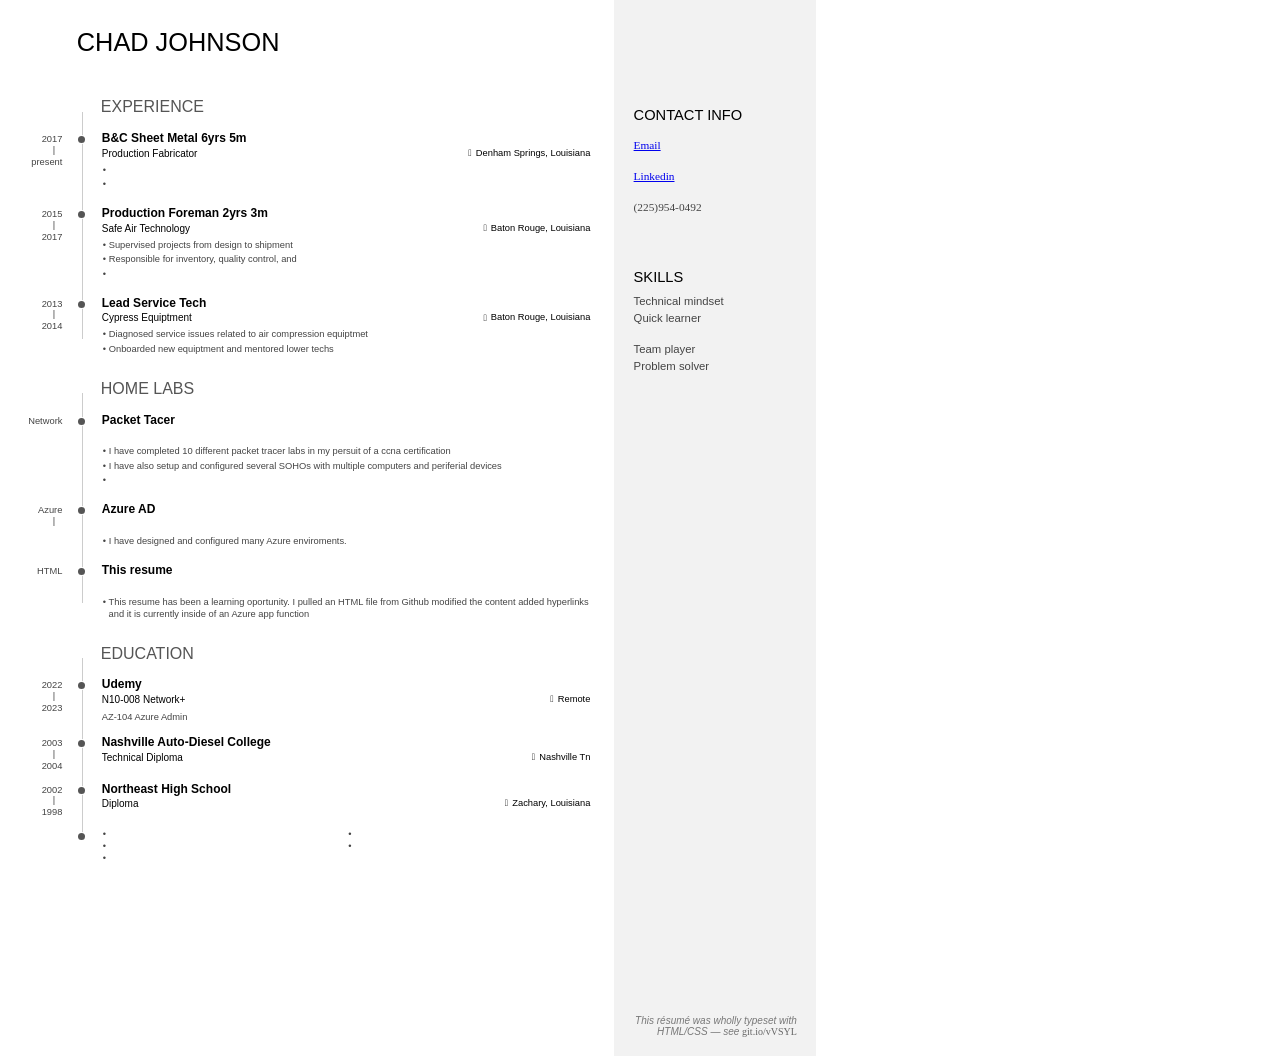
==== index.html @ 1dc93f82 "Rename resume.html to index.html" ====
<!DOCTYPE html>
<html>
  <head>
    <meta charset="utf-8" />
    <link rel="stylesheet" type="text/css" href="dep/normalize.css/normalize.css" />
    <link rel="stylesheet" type="text/css" href="dep/Font-Awesome/css/font-awesome.css" />
    <link rel="stylesheet" type="text/css" href="style.css" />
  </head>
  <body lang="en">
    <section id="main">
      <header id="title">
        <h1>Chad Johnson</h1>
        <span class="subtitle"></span>
        <span></span>
        <span class="subtitle"></span>
      </header>
      <section class="main-block">
        <h2>
          <i class="fa fa-suitcase"></i> Experience
        </h2>
        <section class="blocks">
          <div class="date">
            <span>2017</span><span>present</span>
          </div>
          <div class="decorator">
          </div>
          <div class="details">
            <header>
              <h3>B&C Sheet Metal 6yrs 5m</h3>
              <span class="place">Production Fabricator</span>
              <span class="location">Denham Springs, Louisiana</span>
            </header>
            <div>
              <ul>
                <li></li>
                <li></li>
              </ul>
              </div>
          </div>
        </section>
        <section class="blocks">
          <div class="date">
            <span>2015</span><span>2017</span>
          </div>
          <div class="decorator">
          </div>
          <div class="details">
            <header>
              <h3>Production Foreman 2yrs 3m</h3>
              <span class="place">Safe Air Technology</span>
              <span class="location">Baton Rouge, Louisiana</span>
            </header>
            <div>
              <ul>
                <li>Supervised projects from design to shipment</li>
                <li>Responsible for inventory, quality control, and </li>
                <li></li>
              </ul>
            </div>
          </div>
        </section>
        <section class="blocks">
          <div class="date">
            <span>2013</span><span>2014</span>
          </div>
          <div class="decorator">
          </div>
          <div class="details">
            <header>
              <h3>Lead Service Tech</h3>
              <span class="place">Cypress Equiptment</span>
              <span class="location">Baton Rouge, Louisiana</span>
            </header>
            <div>
              <ul>
                <li>Diagnosed service issues related to air compression equiptmet</li>
                <li>Onboarded new equiptment and mentored lower techs</li>
              </ul>
              </div>
          </div>
        </section>
      </section>
      <section class="main-block">
        <h2>
          <i class="fa fa-folder-open"></i> Home Labs
        </h2>
        <section class="blocks">
          <div class="date">
            <span>Network</span>
          </div>
          <div class="decorator">
          </div>
          <div class="details">
            <header>
              <h3>Packet Tacer</h3>
              <span class="place"></span>
            </header>
            <div>
              <ul>
                <li>I have completed 10 different packet tracer labs in my persuit of a ccna certification</li>
                <li>I have also setup and configured several SOHOs with multiple computers and periferial devices</li>
                <li></li>
              </ul>
            </div>
          </div>
        </section>
        <section class="blocks">
          <div class="date">
            <span>Azure</span><span></span>
          </div>
          <div class="decorator">
          </div>
          <div class="details">
            <header>
              <h3>Azure AD</h3>
              <span class="place"></span>
            </header>
            <div>
              <ul>
                <li>I have designed and configured many Azure enviroments. </li>
              </ul>
            </div>
          </div>
        </section>
        <section class="blocks">
          <div class="date">
            <span>HTML</span>
          </div>
          <div class="decorator">
          </div>
          <div class="details">
            <header>
              <h3>This resume</h3>
              <span class="place"></span>
            </header>
            <div>
              <ul>
                <li>This resume has been a learning oportunity. I pulled an HTML file from Github modified the content added hyperlinks and it is currently inside of an Azure app function</li>
              </ul>
            </div>
          </div>
        </section>
      </section>
      <section class="main-block concise">
        <h2>
          <i class="fa fa-graduation-cap"></i> Education
        </h2>
        <section class="blocks">
          <div class="date">
            <span>2022</span><span>2023</span>
          </div>
          <div class="decorator">
          </div>
          <div class="details">
            <header>
              <h3>Udemy</h3>
              <span class="place">N10-008 Network+</span>
              <span class="location">Remote</span>
            </header>
            <div>AZ-104 Azure Admin</div>
          </div>
        </section>
        <section class="blocks">
          <div class="date">
            <span>2003</span><span>2004</span>
          </div>
          <div class="decorator">
          </div>
          <div class="details">
            <header>
              <h3>Nashville Auto-Diesel College</h3>
              <span class="place">Technical Diploma</span>
              <span class="location">Nashville Tn</span>
            </header>
            <div></div>
          </div>
        </section>
        <section class="blocks">
          <div class="date">
            <span>2002</span><span>1998</span>
          </div>
          <div class="decorator">
          </div>
          <div class="details">
            <header>
              <h3>Northeast High School</h3>
              <span class="place">Diploma</span>
              <span class="location">Zachary, Louisiana</span>
            </header>
            <div></div>
          </div>
        </section>
        <section class="blocks">
          <div class="date">
          </div>
          <div class="decorator">
          </div>
          <div class="details">
            <header>
              <h3></h3>
            </header>
            <div class="concise">
              <ul>
                <li></li>
                <li></li>
                <li></li>
                <li></li>
                <li></li>
              </ul>
            </div>
          </div>
        </section>
      </section>
    </section>
    <aside id="sidebar">
      <div class="side-block" id="contact">
        <h1>
          Contact Info
        </h1>
        <ul>
          <li><i class="fa fa-globe"></i></li>
          <head>
            <title>HTML Hyperlinks</title>
         </head>
      
         <body>
            <h1></h1>
            <p>
               <a href="mailto:chad-j-resume@proton.me">Email</a>
               
            </p>
         </body>
          <li><i class="fa fa-linkedin"></i></li>
          <head>
            <title>HTML Hyperlinks</title>
         </head>
      
         <body>
            <h1></h1>
            <p>
               <a href="https:www.linkedin.com/in/chad-johnson-b21217242">Linkedin</a>
            </p>
         </body>
          <li><i class="fa fa-phone"></i> (225)954-0492</li>
        </ul>
      </div>
      <div class="side-block" id="skills">
        <h1>
          Skills
        </h1>
        <ul>
          <li>Technical mindset</li>
          <li>Quick learner</li>
        </ul>
        <ul>
          <li>Team player</li>
          <li>Problem solver</li>
        </ul>
      </div>
      <div class="side-block" id="disclaimer">
        This r&eacute;sum&eacute; was wholly typeset with HTML/CSS &mdash; see <code>git.io/vVSYL</code>
      </div>
    </aside>
  </body>
</html>
---- style.css ----
@page{
  size: letter portrait;
  margin: 0;
}

*{
  box-sizing: border-box;
}

:root{
  --page-width: 8.5in;
  --page-height: 11in;
  --main-width: 6.4in;
  --sidebar-width: calc(var(--page-width) - var(--main-width));
  --decorator-horizontal-margin: 0.2in;

  --sidebar-horizontal-padding: 0.2in;

  /* XXX: using px for very good precision control */
  --decorator-outer-offset-top: 10px;
  --decorator-outer-offset-left: -5.5px;
  --decorator-border-width: 1px;
  --decorator-outer-dim: 9px;
  --decorator-border: 1px solid #ccc;

  --row-blocks-padding-top: 5pt;
  --date-block-width: 0.6in;

  --main-blocks-title-icon-offset-left: -19pt;
}

body{
  width: var(--page-width);
  height: var(--page-height);
  margin: 0;
  font-family: "Open Sans", sans-serif; 
  font-weight: 300;
  line-height: 1.3;
  color: #444;
  hyphens: auto;
}

h1, h2, h3{
  margin: 0;
  color: #000;
}

li{
  list-style-type: none;
}

#main{
  float: left;
  width: var(--main-width);
  padding: 0.25in 0.25in 0 0.25in;
  font-size: 7pt;
}

#sidebar{
  float: right;
  position: relative; /* for disclaimer */
  width: var(--sidebar-width);
  height: 100%;
  padding: 0.6in var(--sidebar-horizontal-padding);
  background-color: #f2f2f2;
  font-size: 8.5pt;
}

/* main */

/** big title **/
#title, h1, h2{
  text-transform: uppercase;
}

#title{
  position: relative;
  left: 0.55in;
  margin-bottom: 0.3in;
  line-height: 1.2;
}

#title h1{
  font-weight: 300;
  font-size: 19pt;
  line-height: 1.5;
}

#title h1 strong{
  margin: auto 2pt auto 4pt;
  font-weight: 600;
}

.subtitle{
  font-size: 8pt;
}

/*** categorial blocks ***/

.main-block{
  margin-top: 0.1in;
}

#main h2{
  position: relative;
  top: var(--row-blocks-padding-top);
  /* XXX: 0.5px for aligning fx printing */
  left: calc((var(--date-block-width) + var(--decorator-horizontal-margin)));
  font-weight: 400;
  font-size: 12pt;
  color: #555;
}

#main h2 > i{
  /* use absolute position to prevent icon's width from misaligning title */
  /* assigning a fixed width here is no better due to needing to align decorator
     line too */
  position: absolute;
  left: var(--main-blocks-title-icon-offset-left);
  z-index: 1; /* over decorator line */
  color: #444;
}

#main h2::after{ /* extends the decorator line */
  height: calc(var(--row-blocks-padding-top) * 2);
  position: relative;
  top: calc(-1 * var(--row-blocks-padding-top));
  /* XXX: 0.5px for aligning fx printing */
  left: calc(-1 * var(--decorator-horizontal-margin));
  display: block;
  border-left: var(--decorator-border);
  z-index: 0;
  line-height: 0;
  font-size: 0;
  content: ' ';
}

/**** minor tweaks on the icon fonts ****/
#main h2 > .fa-graduation-cap{
  left: calc(var(--main-blocks-title-icon-offset-left) - 2pt);
  top: 2pt;
}

#main h2 > .fa-suitcase{
  top: 1pt;
}

#main h2 > .fa-folder-open{
  top: 1.5pt;
}

/**** individual row blocks (date - decorator - details) ****/

.blocks{
  display: flex;
  flex-flow: row nowrap;
}

.blocks > div{
  padding-top: var(--row-blocks-padding-top);
}

.date{
  flex: 0 0 var(--date-block-width);
  padding-top: calc(var(--row-blocks-padding-top) + 2.5pt) !important;
  padding-right: var(--decorator-horizontal-margin);
  font-size: 7pt;
  text-align: right;
  line-height: 1;
}

.date span{
  display: block;
}

.date span:nth-child(2)::before{
  position: relative;
  top: 1pt;
  right: 5.5pt;
  display: block;
  height: 10pt;
  content: '|';
}

.decorator{
  flex: 0 0 0;
  position: relative;
  width: 2pt;
  min-height: 100%;
  border-left: var(--decorator-border);
}

/*
 * XXX: Use two filled circles to achieve the circle-with-white-border effect.
 * The normal technique of only using one pseudo element and
 * border: 1px solid white; style makes firefox erroneously either:
 * 1) overflows the grayshade background (if no background-clip is set), or
 * 2) shows decorator line which should've been masked by the white border
 *
 */

.decorator::before{
  position: absolute;
  top: var(--decorator-outer-offset-top);
  left: var(--decorator-outer-offset-left);
  content: ' ';
  display: block;
  width: var(--decorator-outer-dim);
  height: var(--decorator-outer-dim);
  border-radius: calc(var(--decorator-outer-dim) / 2);
  background-color: #fff;
}

.decorator::after{
  position: absolute;
  top: calc(var(--decorator-outer-offset-top) + var(--decorator-border-width));
  left: calc(var(--decorator-outer-offset-left) + var(--decorator-border-width));
  content: ' ';
  display: block;
  width: calc(var(--decorator-outer-dim) - (var(--decorator-border-width) * 2));
  height: calc(var(--decorator-outer-dim) - (var(--decorator-border-width) * 2));
  border-radius: calc((var(--decorator-outer-dim) - (var(--decorator-border-width) * 2)) / 2);
  background-color: #555;
}

.blocks:last-child .decorator{ /* slightly shortens it */
  margin-bottom: 0.25in;
}

/***** fine-tunes on the details block where the real juice is *****/

.details{
  flex: 1 0 0;
  padding-left: var(--decorator-horizontal-margin);
  padding-top: calc(var(--row-blocks-padding-top) - 0.5pt) !important; /* not sure why but this is needed for better alignment */
}

.details header{
  color: #000;
}

.details h3{
  font-size: 9pt;
}

.main-block:not(.concise) .details div{
  margin: 0.18in 0 0.1in 0; 
}

.main-block:not(.concise) .blocks:last-child .details div{
  margin-bottom: 0;
}

.main-block.concise .details div:not(.concise){
  /* use padding to work around the fact that margin doesn't affect floated
     neighboring elements */
  padding: 0.05in 0 0.07in 0;
}

.details .place{
  float: left;
  font-size: 7.5pt;
}

.details .location{
  float: right;
}

.details div{
  clear: both;
}

.details .location::before{
  display: inline-block;
  position: relative;
  right: 3pt;
  top: 0.25pt;
  font-family: FontAwesome;
  font-weight: normal;
  font-style: normal;
  text-decoration: inherit;
  content: "\f041";
}

/***** fine-tunes on the lists... *****/

#main ul{
  padding-left: 0.07in;
  margin: 0.08in 0;
}

#main li{
  margin: 0 0 0.025in 0;
}

/****** customize list symbol style ******/
#main li::before{
  position: relative;
  margin-left: -4.25pt;
  content: '• ';
}

.details .concise ul{
  margin: 0 !important;
  -webkit-columns: 2;
  -moz-columns: 2;
  columns: 2;
}

.details .concise li{
  margin: 0 !important;
}

.details .concise li{
  margin-left: 0 !important;
}



/* sidebar */

#sidebar h1{
  font-weight: 400;
  font-size: 11pt;
}

.side-block{
  margin-top: 0.5in; 
}

#contact ul{
  margin-top: 0.05in;
  padding-left: 0;
  font-family: "Font Awesome";
  font-weight: 400;
  line-height: 1.75;
}

#contact li > i{
  width: 9pt; /* for text alignment */
  text-align: right;
}

#skills{
  line-height: 1.5;
}

#skills ul{
  margin: 0.05in 0 0.15in;
  padding: 0;
}

#disclaimer{
  position: absolute;
  bottom: var(--sidebar-horizontal-padding);
  right: var(--sidebar-horizontal-padding);
  font-size: 7.5pt;
  font-style: italic;
  line-height: 1.1;
  text-align: right;
  color: #777;
}

#disclaimer code{
  color: #666;
  font-family: "Source Code Pro";
  font-weight: 400;
  font-style: normal;
}
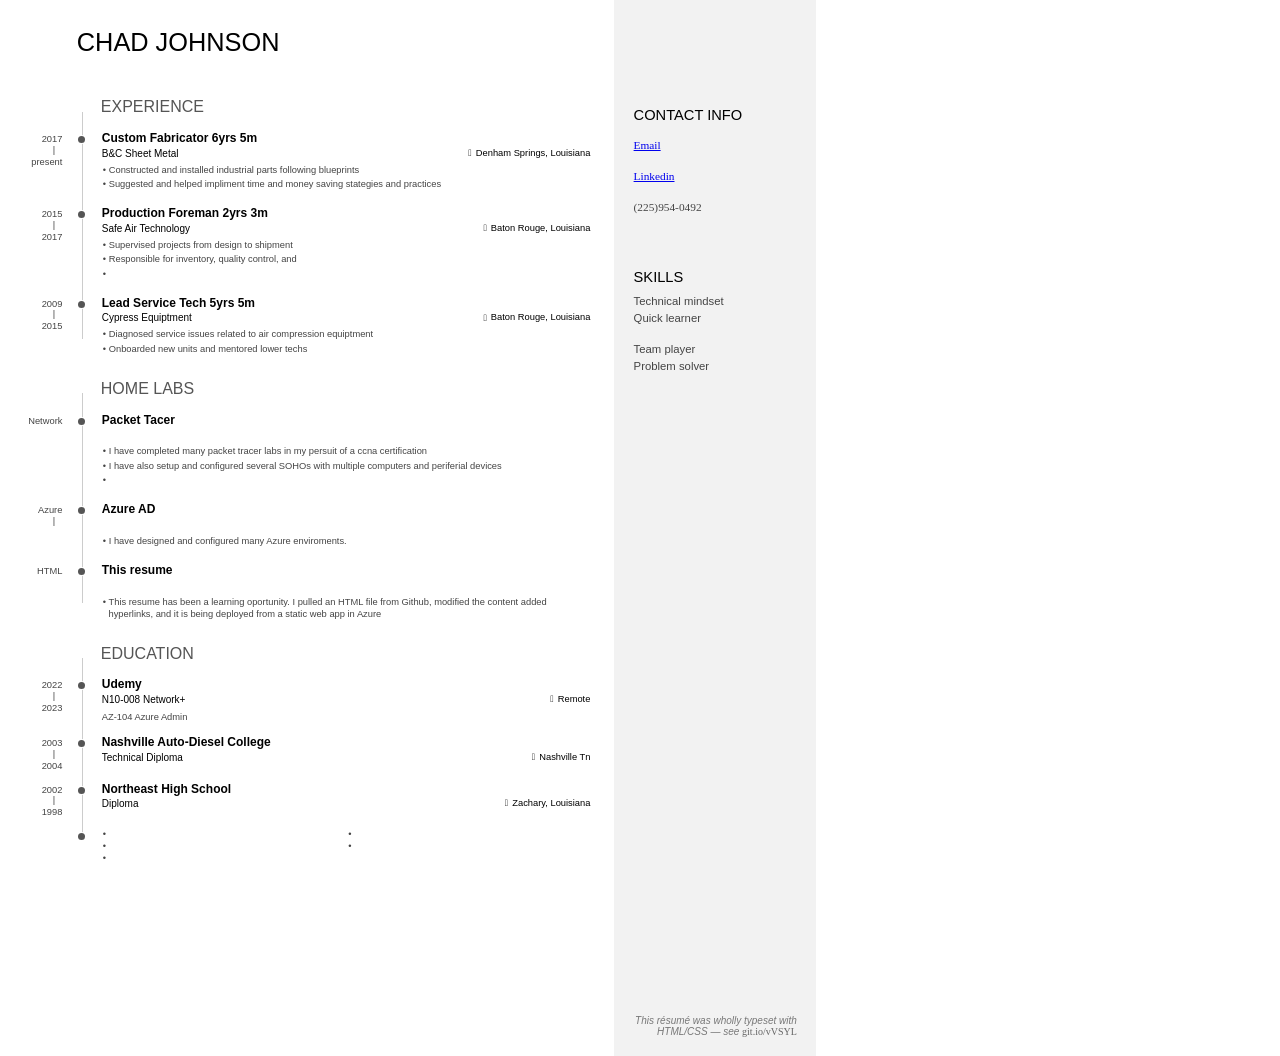
==== commit 74f68c20: "Add files via upload" ====
--- a/index.html
+++ b/index.html
@@ -26,14 +26,14 @@
           </div>
           <div class="details">
             <header>
-              <h3>B&C Sheet Metal 6yrs 5m</h3>
-              <span class="place">Production Fabricator</span>
+              <h3>Custom Fabricator 6yrs 5m</h3>
+              <span class="place">B&C Sheet Metal</span>
               <span class="location">Denham Springs, Louisiana</span>
             </header>
             <div>
               <ul>
-                <li></li>
-                <li></li>
+                <li>Constructed and installed industrial parts following blueprints</li>
+                <li>Suggested and helped impliment time and money saving stategies and practices</li>
               </ul>
               </div>
           </div>
@@ -61,20 +61,20 @@
         </section>
         <section class="blocks">
           <div class="date">
-            <span>2013</span><span>2014</span>
-          </div>
-          <div class="decorator">
-          </div>
-          <div class="details">
-            <header>
-              <h3>Lead Service Tech</h3>
+            <span>2009</span><span>2015</span>
+          </div>
+          <div class="decorator">
+          </div>
+          <div class="details">
+            <header>
+              <h3>Lead Service Tech 5yrs 5m</h3>
               <span class="place">Cypress Equiptment</span>
               <span class="location">Baton Rouge, Louisiana</span>
             </header>
             <div>
               <ul>
-                <li>Diagnosed service issues related to air compression equiptmet</li>
-                <li>Onboarded new equiptment and mentored lower techs</li>
+                <li>Diagnosed service issues related to air compression equiptment</li>
+                <li>Onboarded new units and mentored lower techs</li>
               </ul>
               </div>
           </div>
@@ -97,7 +97,7 @@
             </header>
             <div>
               <ul>
-                <li>I have completed 10 different packet tracer labs in my persuit of a ccna certification</li>
+                <li>I have completed many packet tracer labs in my persuit of a ccna certification</li>
                 <li>I have also setup and configured several SOHOs with multiple computers and periferial devices</li>
                 <li></li>
               </ul>
@@ -135,7 +135,7 @@
             </header>
             <div>
               <ul>
-                <li>This resume has been a learning oportunity. I pulled an HTML file from Github modified the content added hyperlinks and it is currently inside of an Azure app function</li>
+                <li>This resume has been a learning oportunity. I pulled an HTML file from Github, modified the content added hyperlinks, and it is being deployed from a static web app in Azure</li>
               </ul>
             </div>
           </div>
@@ -262,4 +262,4 @@
       </div>
     </aside>
   </body>
-</html>
+</html>
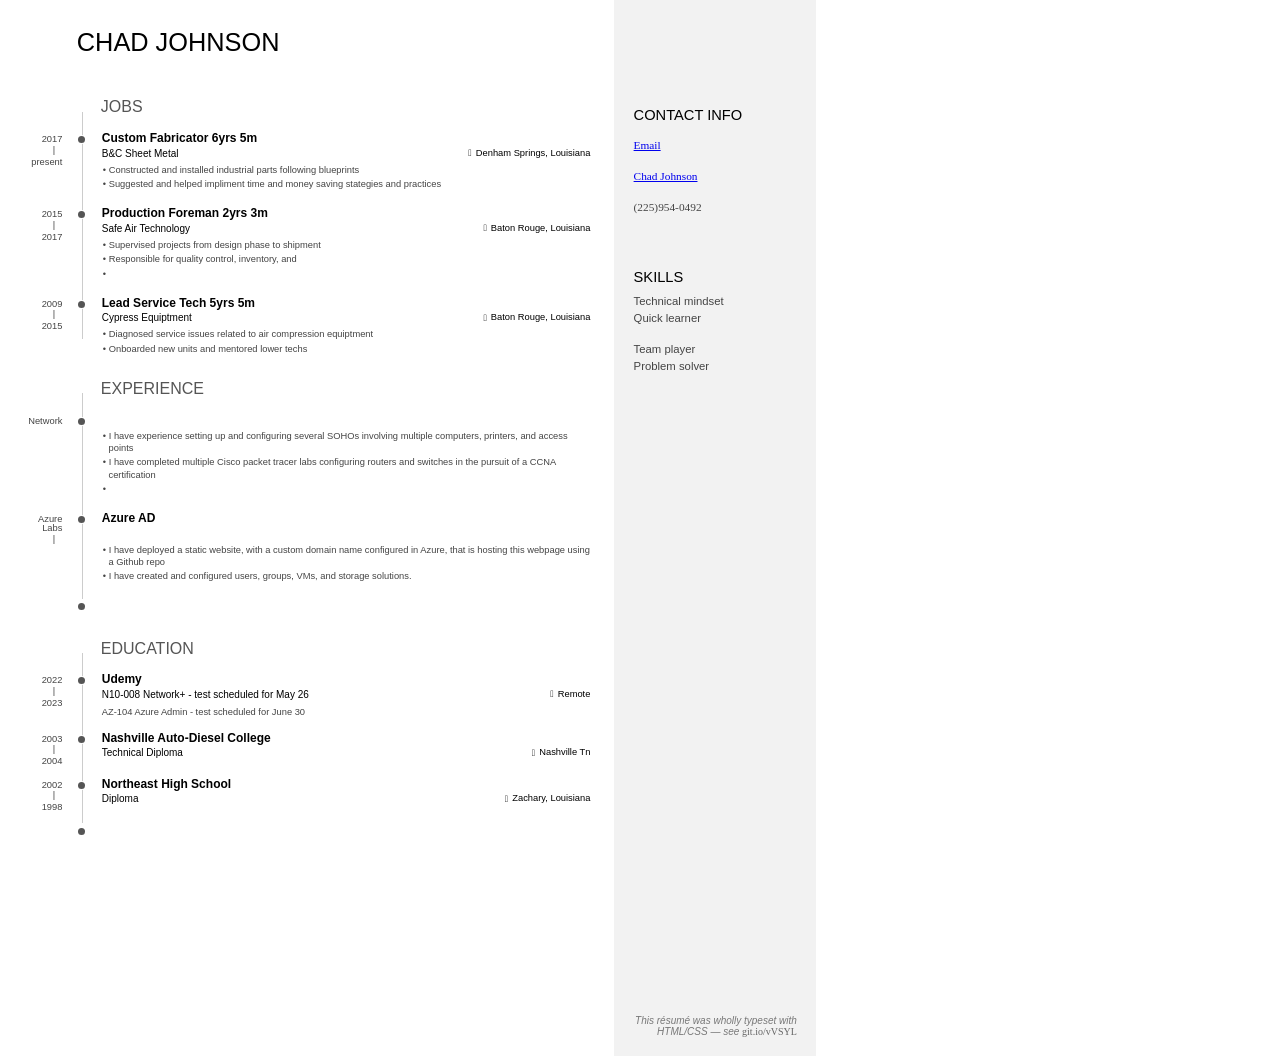
==== commit 3ff5f3bb: "Add files via upload" ====
--- a/index.html
+++ b/index.html
@@ -1,265 +1,267 @@
-<!DOCTYPE html>
-<html>
-  <head>
-    <meta charset="utf-8" />
-    <link rel="stylesheet" type="text/css" href="dep/normalize.css/normalize.css" />
-    <link rel="stylesheet" type="text/css" href="dep/Font-Awesome/css/font-awesome.css" />
-    <link rel="stylesheet" type="text/css" href="style.css" />
-  </head>
-  <body lang="en">
-    <section id="main">
-      <header id="title">
-        <h1>Chad Johnson</h1>
-        <span class="subtitle"></span>
-        <span></span>
-        <span class="subtitle"></span>
-      </header>
-      <section class="main-block">
-        <h2>
-          <i class="fa fa-suitcase"></i> Experience
-        </h2>
-        <section class="blocks">
-          <div class="date">
-            <span>2017</span><span>present</span>
-          </div>
-          <div class="decorator">
-          </div>
-          <div class="details">
-            <header>
-              <h3>Custom Fabricator 6yrs 5m</h3>
-              <span class="place">B&C Sheet Metal</span>
-              <span class="location">Denham Springs, Louisiana</span>
-            </header>
-            <div>
-              <ul>
-                <li>Constructed and installed industrial parts following blueprints</li>
-                <li>Suggested and helped impliment time and money saving stategies and practices</li>
-              </ul>
-              </div>
-          </div>
-        </section>
-        <section class="blocks">
-          <div class="date">
-            <span>2015</span><span>2017</span>
-          </div>
-          <div class="decorator">
-          </div>
-          <div class="details">
-            <header>
-              <h3>Production Foreman 2yrs 3m</h3>
-              <span class="place">Safe Air Technology</span>
-              <span class="location">Baton Rouge, Louisiana</span>
-            </header>
-            <div>
-              <ul>
-                <li>Supervised projects from design to shipment</li>
-                <li>Responsible for inventory, quality control, and </li>
-                <li></li>
-              </ul>
-            </div>
-          </div>
-        </section>
-        <section class="blocks">
-          <div class="date">
-            <span>2009</span><span>2015</span>
-          </div>
-          <div class="decorator">
-          </div>
-          <div class="details">
-            <header>
-              <h3>Lead Service Tech 5yrs 5m</h3>
-              <span class="place">Cypress Equiptment</span>
-              <span class="location">Baton Rouge, Louisiana</span>
-            </header>
-            <div>
-              <ul>
-                <li>Diagnosed service issues related to air compression equiptment</li>
-                <li>Onboarded new units and mentored lower techs</li>
-              </ul>
-              </div>
-          </div>
-        </section>
-      </section>
-      <section class="main-block">
-        <h2>
-          <i class="fa fa-folder-open"></i> Home Labs
-        </h2>
-        <section class="blocks">
-          <div class="date">
-            <span>Network</span>
-          </div>
-          <div class="decorator">
-          </div>
-          <div class="details">
-            <header>
-              <h3>Packet Tacer</h3>
-              <span class="place"></span>
-            </header>
-            <div>
-              <ul>
-                <li>I have completed many packet tracer labs in my persuit of a ccna certification</li>
-                <li>I have also setup and configured several SOHOs with multiple computers and periferial devices</li>
-                <li></li>
-              </ul>
-            </div>
-          </div>
-        </section>
-        <section class="blocks">
-          <div class="date">
-            <span>Azure</span><span></span>
-          </div>
-          <div class="decorator">
-          </div>
-          <div class="details">
-            <header>
-              <h3>Azure AD</h3>
-              <span class="place"></span>
-            </header>
-            <div>
-              <ul>
-                <li>I have designed and configured many Azure enviroments. </li>
-              </ul>
-            </div>
-          </div>
-        </section>
-        <section class="blocks">
-          <div class="date">
-            <span>HTML</span>
-          </div>
-          <div class="decorator">
-          </div>
-          <div class="details">
-            <header>
-              <h3>This resume</h3>
-              <span class="place"></span>
-            </header>
-            <div>
-              <ul>
-                <li>This resume has been a learning oportunity. I pulled an HTML file from Github, modified the content added hyperlinks, and it is being deployed from a static web app in Azure</li>
-              </ul>
-            </div>
-          </div>
-        </section>
-      </section>
-      <section class="main-block concise">
-        <h2>
-          <i class="fa fa-graduation-cap"></i> Education
-        </h2>
-        <section class="blocks">
-          <div class="date">
-            <span>2022</span><span>2023</span>
-          </div>
-          <div class="decorator">
-          </div>
-          <div class="details">
-            <header>
-              <h3>Udemy</h3>
-              <span class="place">N10-008 Network+</span>
-              <span class="location">Remote</span>
-            </header>
-            <div>AZ-104 Azure Admin</div>
-          </div>
-        </section>
-        <section class="blocks">
-          <div class="date">
-            <span>2003</span><span>2004</span>
-          </div>
-          <div class="decorator">
-          </div>
-          <div class="details">
-            <header>
-              <h3>Nashville Auto-Diesel College</h3>
-              <span class="place">Technical Diploma</span>
-              <span class="location">Nashville Tn</span>
-            </header>
-            <div></div>
-          </div>
-        </section>
-        <section class="blocks">
-          <div class="date">
-            <span>2002</span><span>1998</span>
-          </div>
-          <div class="decorator">
-          </div>
-          <div class="details">
-            <header>
-              <h3>Northeast High School</h3>
-              <span class="place">Diploma</span>
-              <span class="location">Zachary, Louisiana</span>
-            </header>
-            <div></div>
-          </div>
-        </section>
-        <section class="blocks">
-          <div class="date">
-          </div>
-          <div class="decorator">
-          </div>
-          <div class="details">
-            <header>
-              <h3></h3>
-            </header>
-            <div class="concise">
-              <ul>
-                <li></li>
-                <li></li>
-                <li></li>
-                <li></li>
-                <li></li>
-              </ul>
-            </div>
-          </div>
-        </section>
-      </section>
-    </section>
-    <aside id="sidebar">
-      <div class="side-block" id="contact">
-        <h1>
-          Contact Info
-        </h1>
-        <ul>
-          <li><i class="fa fa-globe"></i></li>
-          <head>
-            <title>HTML Hyperlinks</title>
-         </head>
-      
-         <body>
-            <h1></h1>
-            <p>
-               <a href="mailto:chad-j-resume@proton.me">Email</a>
-               
-            </p>
-         </body>
-          <li><i class="fa fa-linkedin"></i></li>
-          <head>
-            <title>HTML Hyperlinks</title>
-         </head>
-      
-         <body>
-            <h1></h1>
-            <p>
-               <a href="https:www.linkedin.com/in/chad-johnson-b21217242">Linkedin</a>
-            </p>
-         </body>
-          <li><i class="fa fa-phone"></i> (225)954-0492</li>
-        </ul>
-      </div>
-      <div class="side-block" id="skills">
-        <h1>
-          Skills
-        </h1>
-        <ul>
-          <li>Technical mindset</li>
-          <li>Quick learner</li>
-        </ul>
-        <ul>
-          <li>Team player</li>
-          <li>Problem solver</li>
-        </ul>
-      </div>
-      <div class="side-block" id="disclaimer">
-        This r&eacute;sum&eacute; was wholly typeset with HTML/CSS &mdash; see <code>git.io/vVSYL</code>
-      </div>
-    </aside>
-  </body>
+<!DOCTYPE html>
+<html>
+  <head>
+    <meta charset="utf-8" />
+    <link rel="stylesheet" type="text/css" href="dep/normalize.css/normalize.css" />
+    <link rel="stylesheet" type="text/css" href="dep/Font-Awesome/css/font-awesome.css" />
+    <link rel="stylesheet" type="text/css" href="style.css" />
+  </head>
+  <body lang="en">
+    <section id="main">
+      <header id="title">
+        <h1>Chad Johnson</h1>
+        <span class="subtitle"></span>
+        <span></span>
+        <span class="subtitle"></span>
+      </header>
+      <section class="main-block">
+        <h2>
+          <i class="fa fa-suitcase"></i> Jobs
+        </h2>
+        <section class="blocks">
+          <div class="date">
+            <span>2017</span><span>present</span>
+          </div>
+          <div class="decorator">
+          </div>
+          <div class="details">
+            <header>
+              <h3>Custom Fabricator 6yrs 5m</h3>
+              <span class="place">B&C Sheet Metal</span>
+              <span class="location">Denham Springs, Louisiana</span>
+            </header>
+            <div>
+              <ul>
+                <li>Constructed and installed industrial parts following blueprints</li>
+                <li>Suggested and helped impliment time and money saving stategies and practices</li>
+              </ul>
+              </div>
+          </div>
+        </section>
+        <section class="blocks">
+          <div class="date">
+            <span>2015</span><span>2017</span>
+          </div>
+          <div class="decorator">
+          </div>
+          <div class="details">
+            <header>
+              <h3>Production Foreman 2yrs 3m</h3>
+              <span class="place">Safe Air Technology</span>
+              <span class="location">Baton Rouge, Louisiana</span>
+            </header>
+            <div>
+              <ul>
+                <li>Supervised projects from design phase to shipment</li>
+                <li>Responsible for quality control, inventory, and </li>
+                <li></li>
+              </ul>
+            </div>
+          </div>
+        </section>
+        <section class="blocks">
+          <div class="date">
+            <span>2009</span><span>2015</span>
+          </div>
+          <div class="decorator">
+          </div>
+          <div class="details">
+            <header>
+              <h3>Lead Service Tech 5yrs 5m</h3>
+              <span class="place">Cypress Equiptment</span>
+              <span class="location">Baton Rouge, Louisiana</span>
+            </header>
+            <div>
+              <ul>
+                <li>Diagnosed service issues related to air compression equiptment</li>
+                <li>Onboarded new units and mentored lower techs</li>
+              </ul>
+              </div>
+          </div>
+        </section>
+      </section>
+      <section class="main-block">
+        <h2>
+          <i class="fa fa-folder-open"></i> Experience
+        </h2>
+        <section class="blocks">
+          <div class="date">
+            <span>Network</span>
+          </div>
+          <div class="decorator">
+          </div>
+          <div class="details">
+            <header>
+              <h3></h3>
+              <span class="place"></span>
+            </header>
+            <div>
+              <ul>
+                <li>I have experience setting up and configuring several SOHOs involving multiple computers, printers, and access points</li>
+                <li>I have completed multiple Cisco packet tracer labs configuring routers and switches in the pursuit of a CCNA certification</li>
+                <li></li>
+              </ul>
+            </div>
+          </div>
+        </section>
+        <section class="blocks">
+          <div class="date">
+            <span>Azure Labs</span><span></span>
+          </div>
+          <div class="decorator">
+          </div>
+          <div class="details">
+            <header>
+              <h3>Azure AD</h3>
+              <span class="place"></span>
+            </header>
+            <div>
+              <ul>
+                <li>I have deployed a static website, with a custom domain name configured in Azure, that is hosting this webpage using a Github repo</li>
+                <li>I have created and configured users, groups, VMs, and storage solutions.</li>
+            </ul>
+            </div>
+          </div>
+        </section>
+        <section class="blocks">
+          <div class="date">
+            <span></span>
+          </div>
+          <div class="decorator">
+          </div>
+          <div class="details">
+            <header>
+              <h3></h3>
+              <span class="place"></span>
+            </header>
+            <div>
+              <ul>
+                
+              </ul>
+            </div>
+          </div>
+        </section>
+      </section>
+      <section class="main-block concise">
+        <h2>
+          <i class="fa fa-graduation-cap"></i> Education
+        </h2>
+        <section class="blocks">
+          <div class="date">
+            <span>2022</span><span>2023</span>
+          </div>
+          <div class="decorator">
+          </div>
+          <div class="details">
+            <header>
+              <h3>Udemy</h3>
+              <span class="place">N10-008 Network+ - test scheduled for May 26</span>
+              <span class="location">Remote</span>
+            </header>
+            <div>AZ-104 Azure Admin - test scheduled for June 30</div>
+          </div>
+        </section>
+        <section class="blocks">
+          <div class="date">
+            <span>2003</span><span>2004</span>
+          </div>
+          <div class="decorator">
+          </div>
+          <div class="details">
+            <header>
+              <h3>Nashville Auto-Diesel College</h3>
+              <span class="place">Technical Diploma</span>
+              <span class="location">Nashville Tn</span>
+            </header>
+            <div></div>
+          </div>
+        </section>
+        <section class="blocks">
+          <div class="date">
+            <span>2002</span><span>1998</span>
+          </div>
+          <div class="decorator">
+          </div>
+          <div class="details">
+            <header>
+              <h3>Northeast High School</h3>
+              <span class="place">Diploma</span>
+              <span class="location">Zachary, Louisiana</span>
+            </header>
+            <div></div>
+          </div>
+        </section>
+        <section class="blocks">
+          <div class="date">
+          </div>
+          <div class="decorator">
+          </div>
+          <div class="details">
+            <header>
+              <h3></h3>
+            </header>
+            <div class="concise">
+              <ul>
+                
+        
+                
+              </ul>
+            </div>
+          </div>
+        </section>
+      </section>
+    </section>
+    <aside id="sidebar">
+      <div class="side-block" id="contact">
+        <h1>
+          Contact Info
+        </h1>
+        <ul>
+          <li><i class="fa fa-globe"></i></li>
+          <head>
+            <title>Chad Johnson Resume</title>
+         </head>
+      
+         <body>
+            <h1></h1>
+            <p>
+               <a href="mailto:chad-j-resume@proton.me">Email</a>
+               
+            </p>
+         </body>
+          <li><i class="fa fa-linkedin"></i></li>
+          <head>
+            <title>HTML Hyperlinks</title>
+         </head>
+      
+         <body>
+            <h1></h1>
+            <p>
+               
+               <div class="badge-base LI-profile-badge" data-locale="en_US" data-size="medium" data-theme="light" data-type="VERTICAL" data-vanity="chad-johnson-b21217242" data-version="v1"><a class="badge-base__link LI-simple-link" href="https://www.linkedin.com/in/chad-johnson-b21217242?trk=profile-badge">Chad Johnson</a></div>
+                
+            </p>
+        
+         </body>
+          <li><i class="fa fa-phone"></i> (225)954-0492</li>
+        </ul>
+      </div>
+      <div class="side-block" id="skills">
+        <h1>
+          Skills
+        </h1>
+        <ul>
+          <li>Technical mindset</li>
+          <li>Quick learner</li>
+        </ul>
+        <ul>
+          <li>Team player</li>
+          <li>Problem solver</li>
+        </ul>
+      </div>
+      <div class="side-block" id="disclaimer">
+        This r&eacute;sum&eacute; was wholly typeset with HTML/CSS &mdash; see <code>git.io/vVSYL</code>
+      </div>
+    </aside>
+  </body>
 </html>
